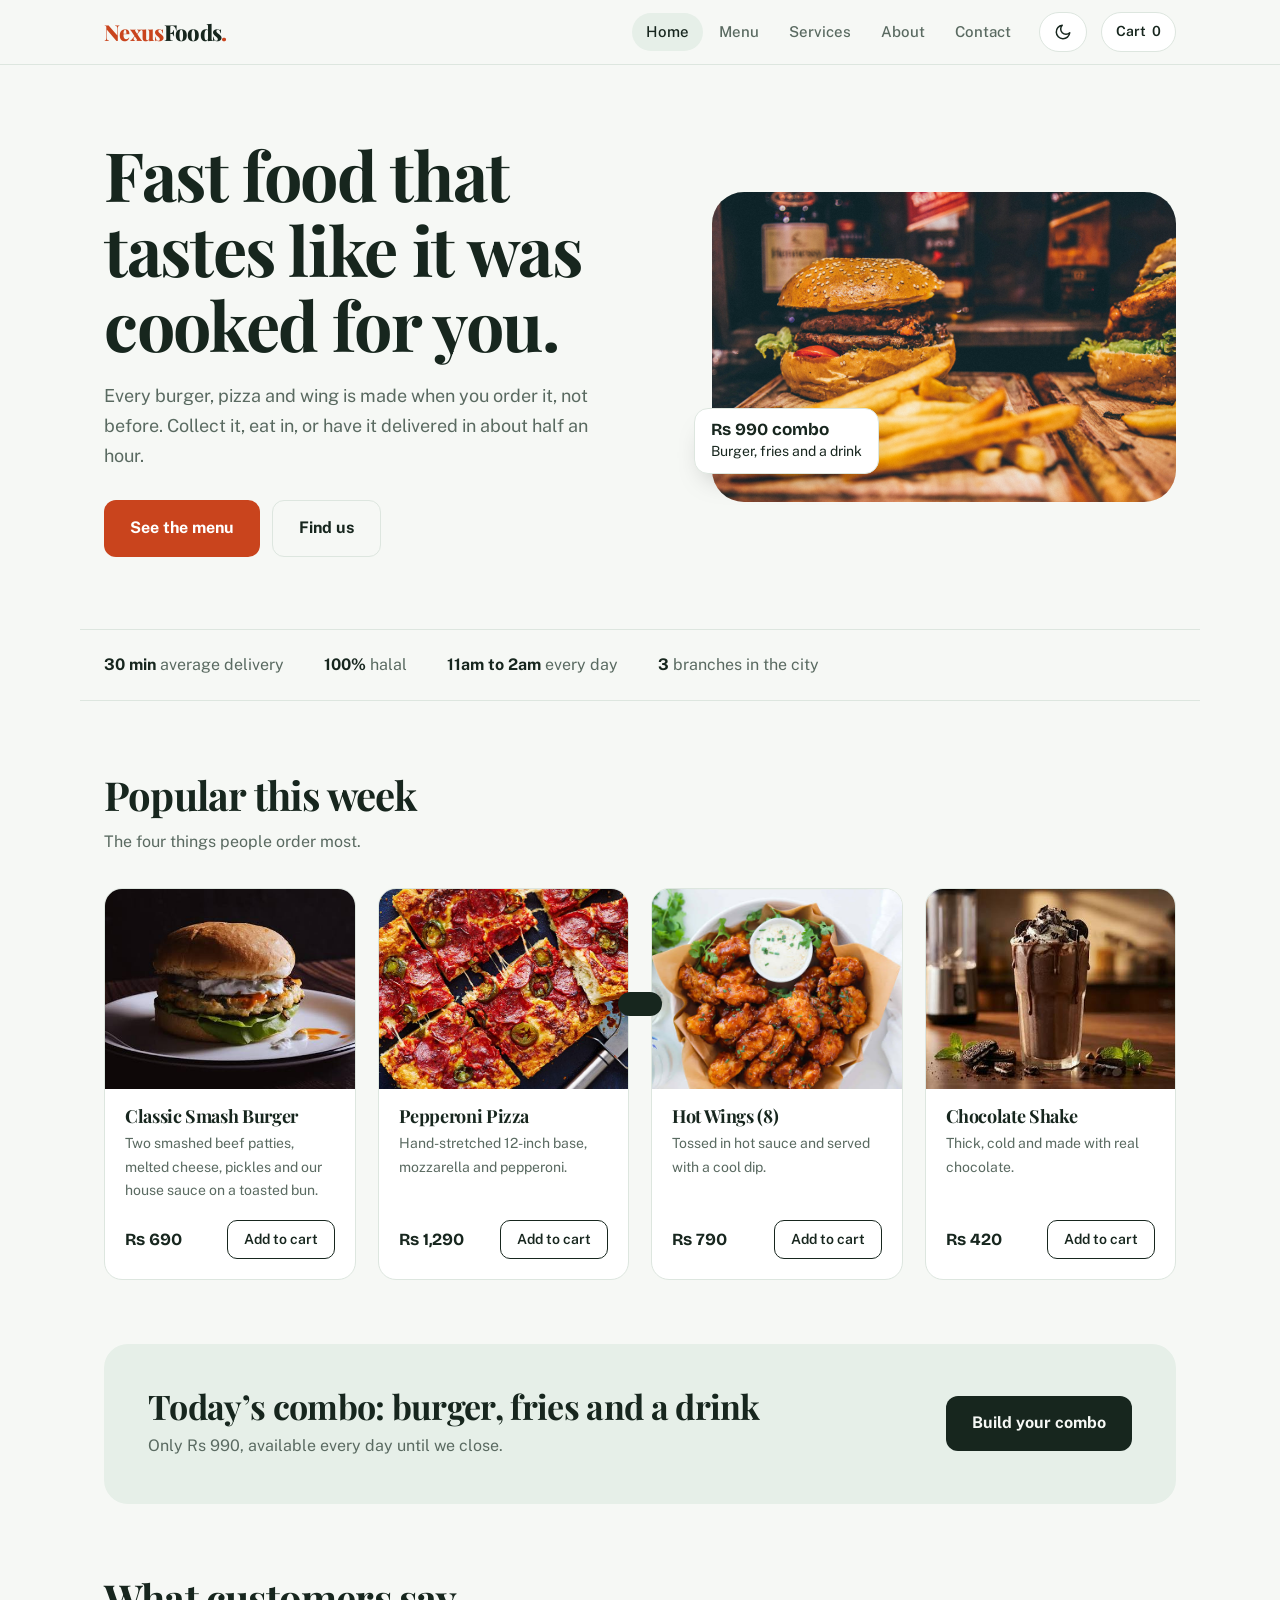
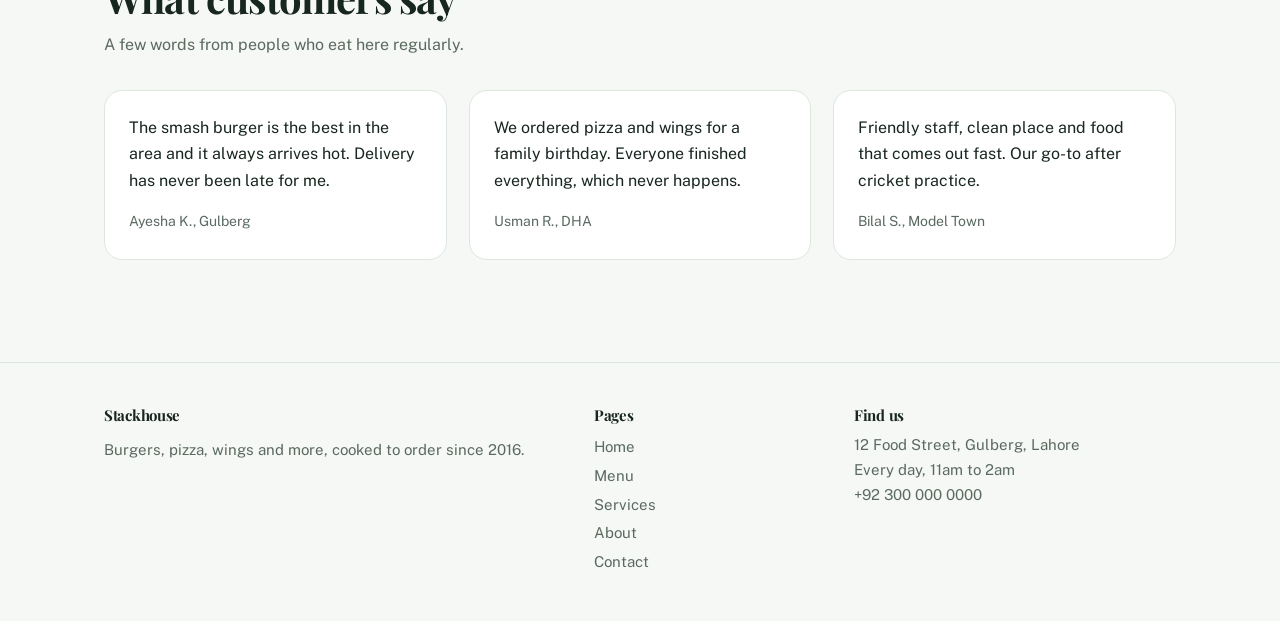
==== index.html @ b51d3a55 "Add files via upload" ====
<!DOCTYPE html>
<html lang="en">
  <head>
    <meta charset="utf-8">
    <meta name="viewport" content="width=device-width, initial-scale=1, viewport-fit=cover">
    <title>NexusFoods | Fast food cooked to order</title>
    <meta name="description" content="Burgers, pizza, wings and more, cooked fresh to order. Dine in, take away or get it delivered.">
    <link rel="stylesheet" href="https://fonts.googleapis.com/css2?family=Bricolage+Grotesque:wght@600;700;800&family=Public+Sans:wght@400;500;600&display=swap">
    <link rel="stylesheet" href="assets/css/style.css">
    <script src="assets/js/theme.js"></script>
  </head>
  <body data-currency="Rs ">

    <header>
      <div class="bar">
        <a class="logo" href="index.html"><span>Nexus</span>Foods<i>.</i></a>
        <nav id="mainNav" aria-label="Main">
          <a href="index.html" class="on" aria-current="page">Home</a>
          <a href="menu.html">Menu</a>
          <a href="services.html">Services</a>
          <a href="about.html">About</a>
          <a href="contact.html">Contact</a>
        </nav>
        <button type="button" class="ib" id="themeToggle" aria-label="Switch light or dark theme">
          <svg class="i-sun" viewBox="0 0 24 24" fill="none" stroke="currentColor" stroke-width="2" stroke-linecap="round" aria-hidden="true"><circle cx="12" cy="12" r="4"/><path d="M12 2v2M12 20v2M4.9 4.9l1.4 1.4M17.7 17.7l1.4 1.4M2 12h2M20 12h2M4.9 19.1l1.4-1.4M17.7 6.3l1.4-1.4"/></svg>
          <svg class="i-moon" viewBox="0 0 24 24" fill="none" stroke="currentColor" stroke-width="2" stroke-linecap="round" stroke-linejoin="round" aria-hidden="true"><path d="M21 13A9 9 0 1111 3a7 7 0 0010 10z"/></svg>
        </button>
        <button type="button" class="ib" id="cartBtn" aria-label="Open cart">Cart <span id="cartCount">0</span></button>
        <button type="button" class="ib menu-toggle" id="menuToggle" aria-label="Open menu" aria-expanded="false" aria-controls="mainNav">
          <svg class="i-bars" viewBox="0 0 24 24" fill="none" stroke="currentColor" stroke-width="2" stroke-linecap="round" aria-hidden="true"><path d="M4 7h16M4 12h16M4 17h16"/></svg>
          <svg class="i-close" viewBox="0 0 24 24" fill="none" stroke="currentColor" stroke-width="2" stroke-linecap="round" aria-hidden="true"><path d="M6 6l12 12M18 6L6 18"/></svg>
        </button>
      </div>
    </header>

    <main>
      <section class="wrap hero">
        <div>
          <h1 class="big">Fast food that tastes like it was cooked for you.</h1>
          <p>Every burger, pizza and wing is made when you order it, not before. Collect it, eat in, or have it delivered in about half an hour.</p>
          <div class="acts">
            <a class="btn ac" href="menu.html">See the menu</a>
            <a class="btn ghost" href="contact.html">Find us</a>
          </div>
        </div>
        <div class="shot">
          <img src="assets/img/hero.jpg" alt="Our classic smash burger">
          <div class="note">
            <b>Rs 990 combo</b>
            Burger, fries and a drink
          </div>
        </div>
      </section>

      <div class="strip">
        <span><b>30 min</b> average delivery</span>
        <span><b>100%</b> halal</span>
        <span><b>11am to 2am</b> every day</span>
        <span><b>3</b> branches in the city</span>
      </div>

      <section class="wrap">
        <h2 class="t">Popular this week</h2>
        <p class="lead">The four things people order most.</p>
        <div class="grid">
          <article class="card" data-cat="Burgers">
            <div class="pic">
              <img src="assets/img/burger/classic_smash.jpg" alt="Classic Smash Burger" loading="lazy">
            </div>
            <div class="in">
              <h3>Classic Smash Burger</h3>
              <p>Two smashed beef patties, melted cheese, pickles and our house sauce on a toasted bun.</p>
              <div class="row">
                <span class="price">Rs 690</span>
                <button type="button" class="add" data-name="Classic Smash Burger" data-price="690">Add to cart</button>
              </div>
            </div>
          </article>
          <article class="card" data-cat="Pizza">
            <div class="pic">
              <img src="assets/img/pizza/pepperoni_pizza.jpg" alt="Pepperoni Pizza" loading="lazy">
            </div>
            <div class="in">
              <h3>Pepperoni Pizza</h3>
              <p>Hand-stretched 12-inch base, mozzarella and pepperoni.</p>
              <div class="row">
                <span class="price">Rs 1,290</span>
                <button type="button" class="add" data-name="Pepperoni Pizza" data-price="1290">Add to cart</button>
              </div>
            </div>
          </article>
          <article class="card" data-cat="Chicken">
            <div class="pic">
              <img src="assets/img/chicken/bonelesswings.jpg" alt="Hot Wings (8)" loading="lazy">
            </div>
            <div class="in">
              <h3>Hot Wings (8)</h3>
              <p>Tossed in hot sauce and served with a cool dip.</p>
              <div class="row">
                <span class="price">Rs 790</span>
                <button type="button" class="add" data-name="Hot Wings (8)" data-price="790">Add to cart</button>
              </div>
            </div>
          </article>
          <article class="card" data-cat="Drinks">
            <div class="pic">
              <img src="assets/img/drinks/choco_shake.jpg" alt="Chocolate Shake" loading="lazy">
            </div>
            <div class="in">
              <h3>Chocolate Shake</h3>
              <p>Thick, cold and made with real chocolate.</p>
              <div class="row">
                <span class="price">Rs 420</span>
                <button type="button" class="add" data-name="Chocolate Shake" data-price="420">Add to cart</button>
              </div>
            </div>
          </article>
        </div>
        <div class="band">
          <div>
            <h2>Today’s combo: burger, fries and a drink</h2>
            <p>Only Rs 990, available every day until we close.</p>
          </div>
          <a class="btn" href="menu.html">Build your combo</a>
        </div>
      </section>

      <section class="wrap" style="padding-top: 0;">
        <h2 class="t">What customers say</h2>
        <p class="lead">A few words from people who eat here regularly.</p>
        <div class="quotes">
          <blockquote>
            <p>The smash burger is the best in the area and it always arrives hot. Delivery has never been late for me.</p>
            <cite>Ayesha K., Gulberg</cite>
          </blockquote>
          <blockquote>
            <p>We ordered pizza and wings for a family birthday. Everyone finished everything, which never happens.</p>
            <cite>Usman R., DHA</cite>
          </blockquote>
          <blockquote>
            <p>Friendly staff, clean place and food that comes out fast. Our go-to after cricket practice.</p>
            <cite>Bilal S., Model Town</cite>
          </blockquote>
        </div>
      </section>
    </main>

    <footer>
      <div class="wrap">
        <div>
          <h3>Stackhouse</h3>
          <p>Burgers, pizza, wings and more, cooked to order since 2016.</p>
        </div>
        <div>
          <h3>Pages</h3>
          <a href="index.html">Home</a>
          <a href="menu.html">Menu</a>
          <a href="services.html">Services</a>
          <a href="about.html">About</a>
          <a href="contact.html">Contact</a>
        </div>
        <div>
          <h3>Find us</h3>
          12 Food Street, Gulberg, Lahore<br>
          Every day, 11am to 2am<br>
          +92 300 000 0000
        </div>
      </div>
    </footer>

    <aside class="drawer" id="drawer" aria-label="Your cart" aria-hidden="true">
      <div class="row" style="margin: 0;">
        <h3>Your order</h3>
        <button type="button" class="chip" id="closeCart">Close</button>
      </div>
      <ul id="cartItems">
        <li><small>Your cart is empty. Add something from the menu.</small></li>
      </ul>
      <div class="row">
        <span>Total</span>
        <span class="price" id="cartTotal">Rs 0</span>
      </div>
      <button type="button" class="btn ac" style="margin-top: 16px; justify-content: center; border: 0;" id="checkout">Place order</button>
    </aside>

    <div class="toast" id="toast" role="status"></div>

    <script src="assets/js/app.js"></script>
  </body>
</html>
---- assets/css/style.css ----
@import url('https://fonts.googleapis.com/css2?family=Lato:ital,wght@0,100;0,300;0,400;0,700;0,900;1,100;1,300;1,400;1,700;1,900&family=Outfit:wght@100..900&family=Playfair+Display:ital,wght@0,400..900;1,400..900&display=swap');
:root {
  --bg: #f6f8f5;
  --surface: #fff;
  --soft: #e6efe8;
  --tint: #fbe6d6;
  --ink: #17261e;
  --mute: #5a6a61;
  --line: #dde6df;
  --accent: #c9441d;
  --on: #fff;
  box-sizing: border-box;
  padding-top: env(safe-area-inset-top,0px);
  padding-bottom: env(safe-area-inset-bottom,0px);
  color-scheme: light;
}

@media (prefers-color-scheme:dark) {
  :root:not([data-theme="light"]) {
    --bg: #0e1511;
    --surface: #16211a;
    --soft: #1c2b22;
    --tint: #2b2219;
    --ink: #ecf3ee;
    --mute: #9fb1a6;
    --line: #27382d;
    --accent: #ff8a5e;
    --on: #1b0e07;
    color-scheme: dark;
  }
}

:root[data-theme="dark"] {
  --bg: #0e1511;
  --surface: #16211a;
  --soft: #1c2b22;
  --tint: #2b2219;
  --ink: #ecf3ee;
  --mute: #9fb1a6;
  --line: #27382d;
  --accent: #ff8a5e;
  --on: #1b0e07;
  color-scheme: dark;
}

*, *::before, *::after {
  box-sizing: border-box;
}

html {
  scroll-padding-top: env(safe-area-inset-top,0px);
}

body {
  margin: 0;
  background: var(--bg);
  color: var(--ink);
  font: 16px/1.65 'Public Sans',system-ui,sans-serif;
}

body::before {
  content: "";
  position: fixed;
  inset: 0 0 auto;
  height: env(safe-area-inset-top,0px);
  background: var(--bg);
  z-index: 60;
}

h1, h2, h3 {
  font-family: 'Playfair Display',system-ui,sans-serif;
  font-weight: 700;
  letter-spacing: -.02em;
  line-height: 1.1;
  margin: 0;
}

a {
  color: inherit;
}

button {
  font: inherit;
  cursor: pointer;
  color: inherit;
}

img {
  max-width: 100%;
  display: block;
}

:focus-visible {
  outline: 2px solid var(--accent);
  outline-offset: 3px;
}

header {
  position: sticky;
  top: env(safe-area-inset-top,0px);
  z-index: 50;
  background: var(--bg);
  border-bottom: 1px solid var(--line);
}

.bar {
  max-width: 1120px;
  margin: auto;
  display: flex;
  align-items: center;
  gap: 14px;
  padding: 12px 24px;
}

.logo {
  font: 800 22px 'PLayfair Display',sans-serif;
  text-decoration: none;
  margin-right: auto;
  letter-spacing: -.03em;
}

.logo span, .logo i {
  color: var(--accent);
  font-style: normal;
}

nav {
  display: flex;
  gap: 2px;
}

nav a {
  text-decoration: none;
  padding: 7px 14px;
  border-radius: 99px;
  font-weight: 500;
  font-size: 15px;
  color: var(--mute);
}

nav a:hover {
  color: var(--ink);
}

nav a.on {
  background: var(--soft);
  color: var(--ink);
}

.ib {
  border: 1px solid var(--line);
  background: var(--surface);
  border-radius: 99px;
  height: 40px;
  min-width: 40px;
  padding: 0 14px;
  font-weight: 600;
  font-size: 14px;
  display: inline-flex;
  align-items: center;
  justify-content: center;
  gap: 6px;
}

.ib svg {
  width: 18px;
  height: 18px;
}

.menu-toggle {
  display: none;
}

.menu-toggle .i-close {
  display: none;
}

.bar.menu-open .i-bars {
  display: none;
}

.bar.menu-open .i-close {
  display: inline;
}

.btn {
  display: inline-flex;
  align-items: center;
  border: 0;
  background: var(--ink);
  color: var(--bg);
  border-radius: 12px;
  padding: 14px 26px;
  font-weight: 700;
  text-decoration: none;
  transition: transform .2s;
}

.btn:hover {
  transform: translateY(-2px);
}

.btn.ac {
  background: var(--accent);
  color: var(--on);
}

.btn.ghost {
  background: none;
  color: var(--ink);
  border: 1px solid var(--line);
}

.wrap {
  max-width: 1120px;
  margin: auto;
  padding: 72px 24px;
}

h1.big {
  font-size: clamp(38px,6vw,68px);
}

h2.t {
  font-size: clamp(28px,4vw,40px);
  margin-bottom: 12px;
}

.lead {
  color: var(--mute);
  max-width: 60ch;
  margin: 0 0 32px;
}

.hero {
  display: grid;
  grid-template-columns: 1.1fr .9fr;
  gap: 40px;
  align-items: center;
}

.hero p {
  font-size: 18px;
  color: var(--mute);
  max-width: 46ch;
  margin: 20px 0 30px;
}

.acts {
  display: flex;
  gap: 12px;
  flex-wrap: wrap;
}

.shot {
  position: relative;
  background: radial-gradient(circle at 40% 35%,var(--tint),var(--soft));
  border-radius: 32px;
  /* padding: 34px; */
  animation: rise .9s cubic-bezier(.2,.8,.2,1) both;
}

.shot img {
  border-radius: 32px;  
  animation: settle 1.1s .15s cubic-bezier(.2,.8,.2,1) both;
}

.note {
  position: absolute;
  left: -18px;
  bottom: 28px;
  background: var(--surface);
  border: 1px solid var(--line);
  border-radius: 14px;
  padding: 10px 16px;
  font-size: 14px;
  box-shadow: 0 14px 30px -16px rgba(0,0,0,.4);
  animation: rise .7s 1s both;
}

.note b {
  display: block;
  font: 700 17px 'Bricolage Grotesque',sans-serif;
}

@keyframes rise {
  from {
    opacity: 0;
    transform: translateY(24px);
  }
}

@keyframes settle {
  from {
    opacity: 0;
    transform: translateY(-50px) rotate(-6deg) scale(.9);
  }
}

.strip {
  display: flex;
  gap: 40px;
  flex-wrap: wrap;
  border-top: 1px solid var(--line);
  border-bottom: 1px solid var(--line);
  padding: 22px 24px;
  max-width: 1120px;
  margin: auto;
  color: var(--mute);
}

.strip b {
  color: var(--ink);
}

.grid {
  display: grid;
  grid-template-columns: repeat(auto-fill,minmax(250px,1fr));
  gap: 22px;
}

.card {
    background: var(--surface);
    border: 1px solid var(--line);
    border-radius: 18px;
    overflow: hidden;
    display: flex;
    flex-direction: column;
    transition: transform .25s,box-shadow .25s;
}

.card:hover {
  transform: translateY(-4px);
  box-shadow: 0 20px 40px -24px rgba(0,0,0,.45);
}
/* .card:hover .pic > img {
  transform: scale(1.1);
  transition: transform .25s ease-out, box-shadow .25s;
} */
.pic {
  background: linear-gradient(135deg,var(--soft),var(--tint));
  /* padding: 18px; */
}

.pic img {
    width: 100%;
    height: 200px;
    margin: auto;
    object-fit: cover;
}

.card .in {
  padding: 18px 20px 20px;
  display: flex;
  flex-direction: column;
  gap: 6px;
  flex: 1;
}

.card h3 {
  font-size: 18px;
}

.card p {
  margin: 0;
  color: var(--mute);
  font-size: 14px;
  flex: 1;
}

.row {
  display: flex;
  justify-content: space-between;
  align-items: center;
  margin-top: 12px;
  gap: 10px;
}

.price {
  font: 700 17px 'Bricolage Grotesque',sans-serif;
}

.add {
  border: 1px solid var(--ink);
  background: none;
  border-radius: 10px;
  padding: 7px 16px;
  font-weight: 600;
  font-size: 14px;
}

.add:hover {
  background: var(--ink);
  color: var(--bg);
}

.chips {
  display: flex;
  gap: 8px;
  flex-wrap: wrap;
  margin-bottom: 30px;
}

.chip {
  border: 1px solid var(--line);
  background: var(--surface);
  border-radius: 99px;
  padding: 7px 18px;
  font-weight: 500;
}

.chip.on, .chip[aria-pressed="true"] {
  background: var(--ink);
  color: var(--bg);
  border-color: var(--ink);
}

.band {
  background: var(--soft);
  border-radius: 24px;
  padding: 44px;
  display: flex;
  justify-content: space-between;
  align-items: center;
  gap: 24px;
  flex-wrap: wrap;
  margin-top: 64px;
}

.band h2 {
  font-size: clamp(24px,3.4vw,34px);
}

.band p {
  margin: 8px 0 0;
  color: var(--mute);
}

.quotes {
  display: grid;
  grid-template-columns: repeat(auto-fit,minmax(260px,1fr));
  gap: 22px;
}

blockquote {
  margin: 0;
  padding: 24px;
  background: var(--surface);
  border: 1px solid var(--line);
  border-radius: 18px;
}

blockquote p {
  margin: 0 0 14px;
}

blockquote cite {
  font-style: normal;
  color: var(--mute);
  font-size: 14px;
}

.two {
  display: grid;
  grid-template-columns: 1fr 1fr;
  gap: 48px;
  align-items: start;
}

.list>div {
  display: grid;
  grid-template-columns: 200px 1fr;
  gap: 20px;
  padding: 22px 0;
  border-bottom: 1px solid var(--line);
}

.list h3 {
  font-size: 19px;
}

.list p {
  margin: 0;
  color: var(--mute);
}

.hours {
  width: 100%;
  border-collapse: collapse;
}

.hours td {
  padding: 9px 0;
  border-bottom: 1px solid var(--line);
}

.hours td:last-child {
  text-align: right;
  color: var(--mute);
}

.tl {
  border-left: 2px solid var(--line);
  padding-left: 24px;
  margin: 0;
}

.tl div {
  margin-bottom: 26px;
  position: relative;
}

.tl div::before {
  content: "";
  position: absolute;
  left: -31px;
  top: 7px;
  width: 12px;
  height: 12px;
  border-radius: 50%;
  background: var(--accent);
}

.tl b {
  font-family: 'Bricolage Grotesque',sans-serif;
}

.tl p {
  margin: 4px 0 0;
  color: var(--mute);
}

.stats {
  display: grid;
  grid-template-columns: 1fr 1fr;
  gap: 16px;
}

.stat {
  padding: 22px;
  border-radius: 16px;
  background: var(--surface);
  border: 1px solid var(--line);
}

.stat b {
  font: 700 30px 'Bricolage Grotesque',sans-serif;
  display: block;
}

.stat span {
  color: var(--mute);
  font-size: 14px;
}

label {
  display: block;
  font-weight: 600;
  font-size: 14px;
  margin: 18px 0 6px;
}

input, select, textarea {
  width: 100%;
  font: inherit;
  padding: 13px 16px;
  border: 1px solid var(--line);
  border-radius: 12px;
  background: var(--surface);
  color: var(--ink);
}

.err {
  color: var(--accent);
  font-size: 13px;
  min-height: 1em;
  margin-top: 4px;
}

details {
  border-bottom: 1px solid var(--line);
  padding: 18px 0;
}

summary {
  font-weight: 600;
  cursor: pointer;
}

details p {
  margin: 10px 0 0;
  color: var(--mute);
}

footer {
  border-top: 1px solid var(--line);
  margin-top: 30px;
}

footer .wrap {
  padding: 44px 24px;
  display: grid;
  grid-template-columns: 2fr 1fr 1.4fr;
  gap: 30px;
  color: var(--mute);
  font-size: 15px;
}

footer h3 {
  font-size: 15px;
  color: var(--ink);
  margin-bottom: 10px;
}

footer a {
  display: block;
  text-decoration: none;
  padding: 2px 0;
}

footer a:hover {
  color: var(--ink);
}

.drawer {
  position: fixed;
  top: 0;
  right: 0;
  bottom: 0;
  width: min(400px,100%);
  background: var(--surface);
  border-left: 1px solid var(--line);
  z-index: 80;
  transform: translateX(105%);
  transition: transform .35s cubic-bezier(.2,.8,.2,1);
  padding: calc(22px + env(safe-area-inset-top,0px)) 24px calc(22px + env(safe-area-inset-bottom,0px));
  display: flex;
  flex-direction: column;
}

.drawer.open {
  transform: none;
  box-shadow: -20px 0 50px -20px rgba(0,0,0,.4);
}

.drawer ul {
  list-style: none;
  padding: 0;
  margin: 16px 0;
  flex: 1;
  overflow: auto;
}

.drawer li {
  display: flex;
  justify-content: space-between;
  gap: 10px;
  padding: 14px 0;
  border-bottom: 1px solid var(--line);
}

.drawer small {
  color: var(--mute);
}

.qty {
  display: flex;
  align-items: center;
  gap: 8px;
}

.qty button {
  width: 28px;
  height: 28px;
  border-radius: 50%;
  border: 1px solid var(--line);
  background: none;
}

.toast {
  position: fixed;
  left: 50%;
  bottom: calc(24px + env(safe-area-inset-bottom,0px));
  transform: translate(-50%,140px);
  background: var(--ink);
  color: var(--bg);
  padding: 12px 22px;
  border-radius: 12px;
  z-index: 90;
  transition: transform .35s;
  font-size: 15px;
}

.toast.show {
  transform: translate(-50%,0);
}

.bump {
  animation: bump .3s;
}

@keyframes bump {
  50% {
    transform: scale(1.15);
  }
}

@media (max-width:820px) {
  .hero, .two {
    grid-template-columns: 1fr;
  }
  footer .wrap {
    grid-template-columns: 1fr;
  }
  nav {
    display: none;
  }
  .menu-toggle {
    display: inline-flex;
  }
  .bar.menu-open nav {
    display: flex;
    flex-direction: column;
    position: absolute;
    top: 100%;
    left: 0;
    right: 0;
    gap: 0;
    padding: 8px 20px 16px;
    background: var(--bg);
    border-bottom: 1px solid var(--line);
  }
  .bar.menu-open nav a {
    padding: 12px 14px;
  }
  .wrap {
    padding: 48px 20px;
  }
  .list>div {
    grid-template-columns: 1fr;
    gap: 6px;
  }
  .note {
    left: 8px;
  }
  .band {
    padding: 28px;
  }
}

@media (prefers-reduced-motion:reduce) {
  * {
    animation: none!important;
    transition: none!important;
  }
}

[hidden] {
  display: none!important;
}

.i-sun {
  display: none;
}

:root[data-theme="dark"] .i-moon {
  display: none;
}

:root[data-theme="dark"] .i-sun {
  display: inline;
}

@media (prefers-color-scheme:dark) {
  :root:not([data-theme="light"]) .i-moon {
    display: none;
  }
  :root:not([data-theme="light"]) .i-sun {
    display: inline;
  }
}
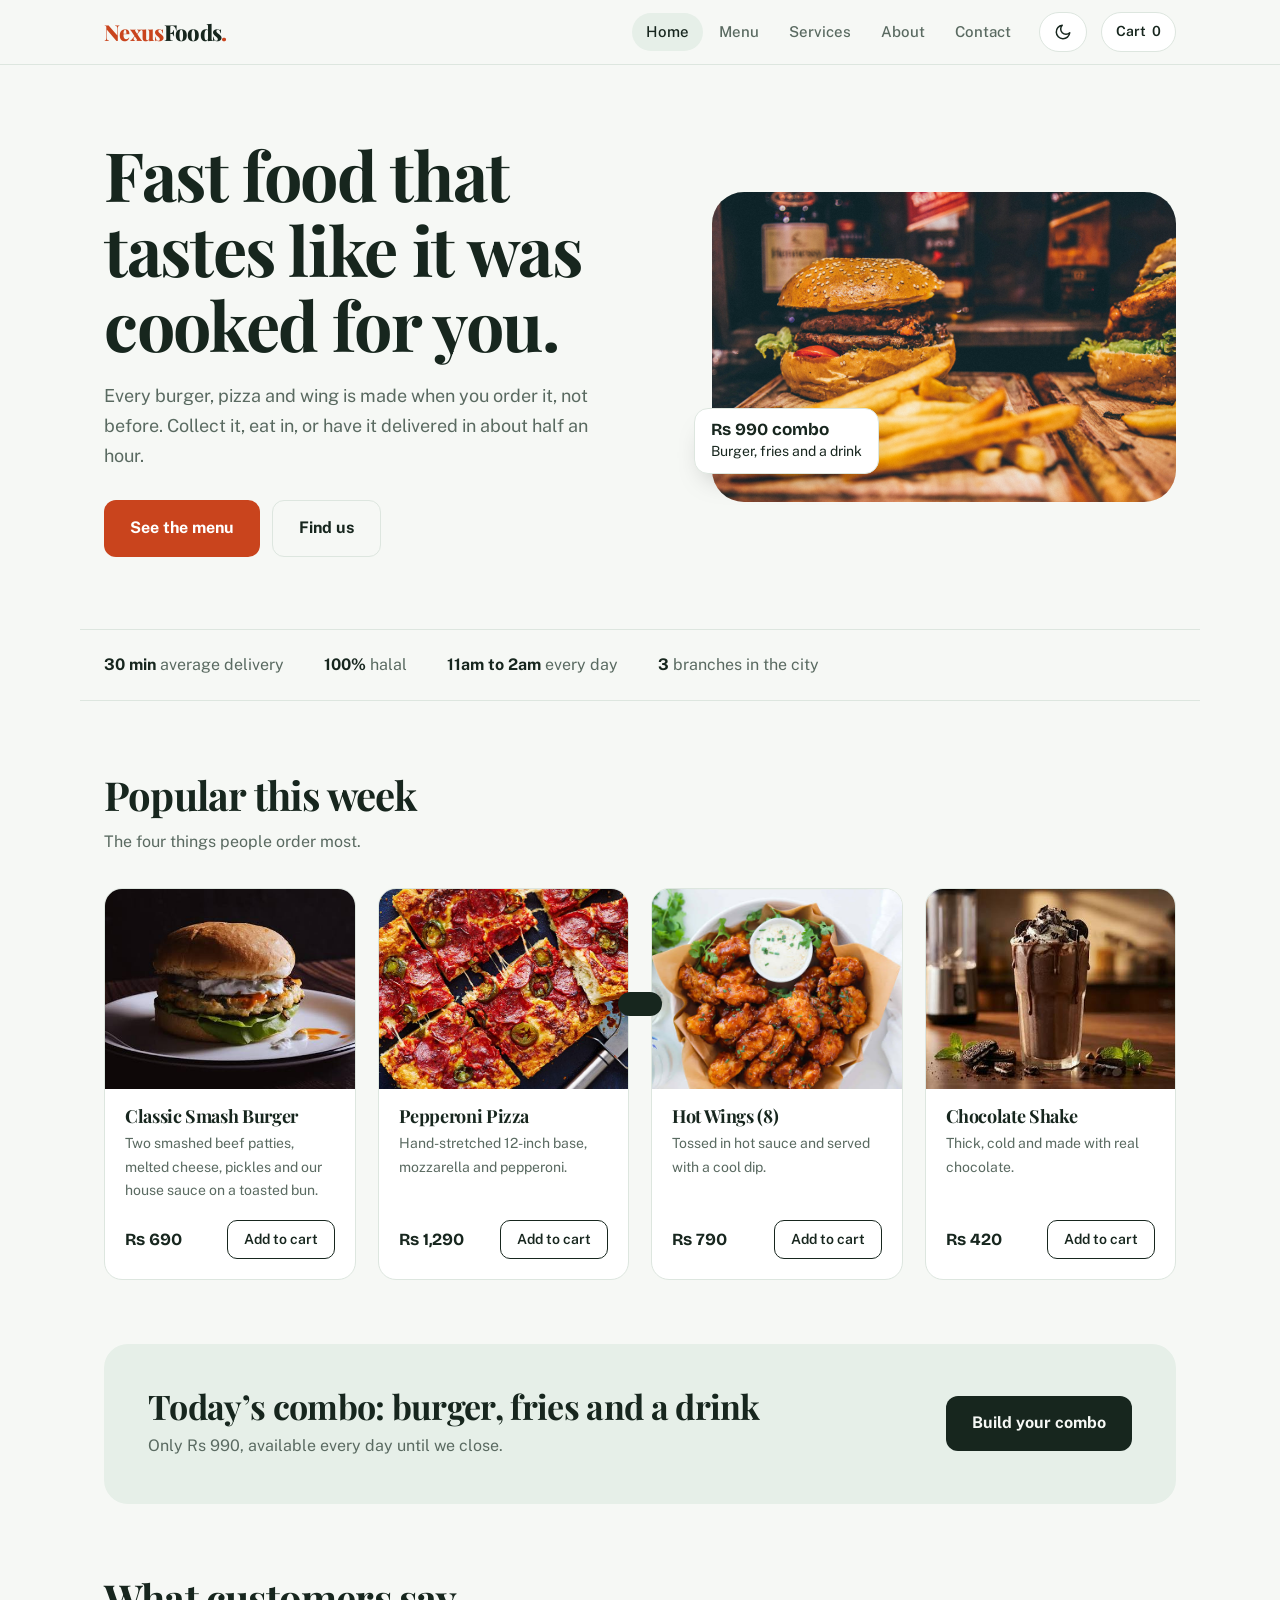
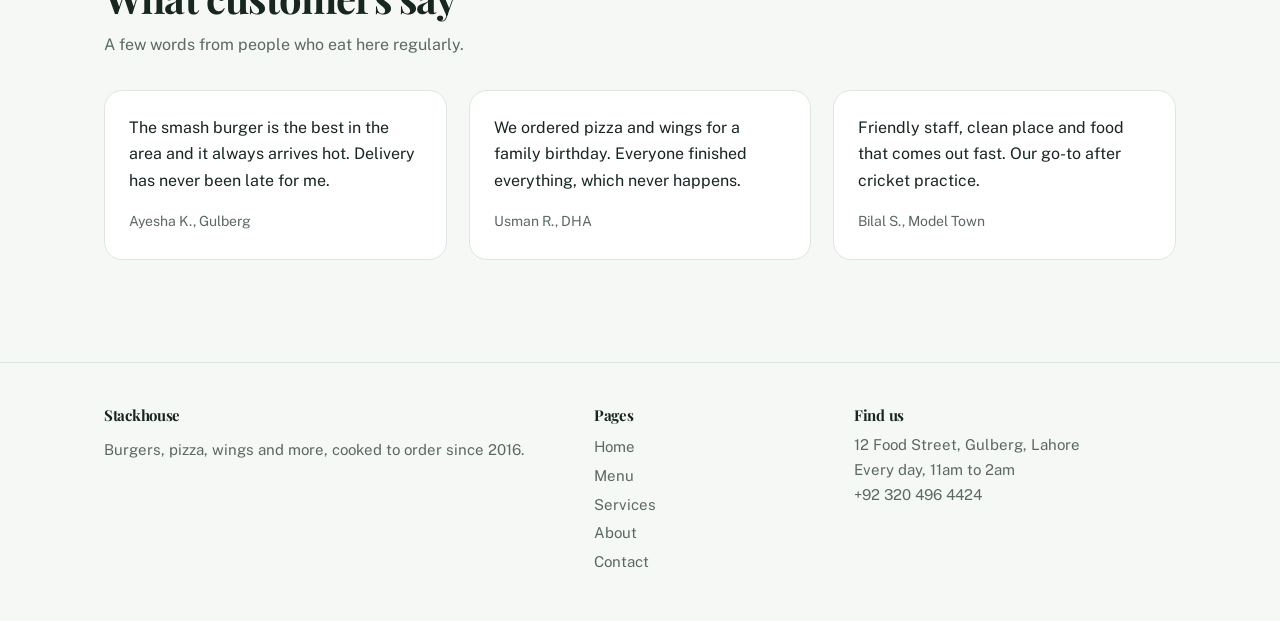
==== commit 9c093c26: "Update contact number in footer" ====
--- a/index.html
+++ b/index.html
@@ -163,7 +163,7 @@
           <h3>Find us</h3>
           12 Food Street, Gulberg, Lahore<br>
           Every day, 11am to 2am<br>
-          +92 300 000 0000
+          +92 320 496 4424
         </div>
       </div>
     </footer>
